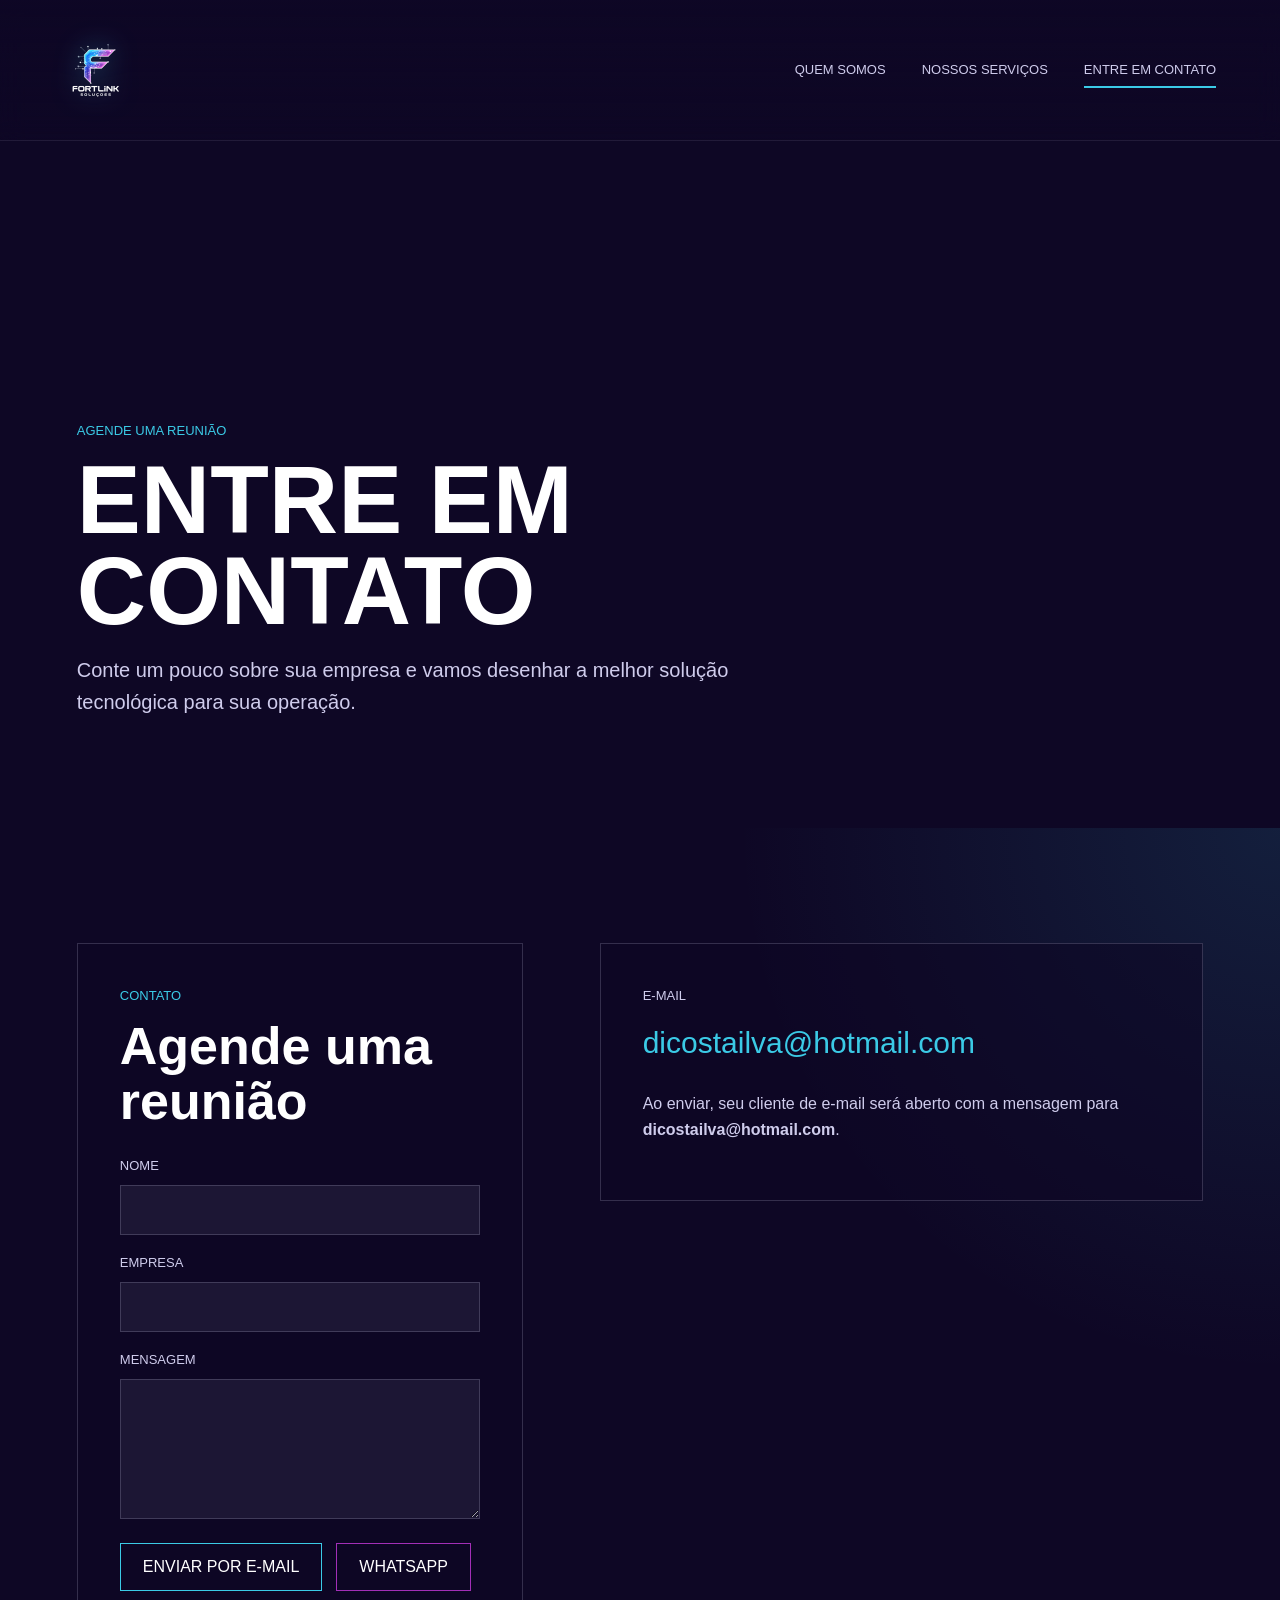
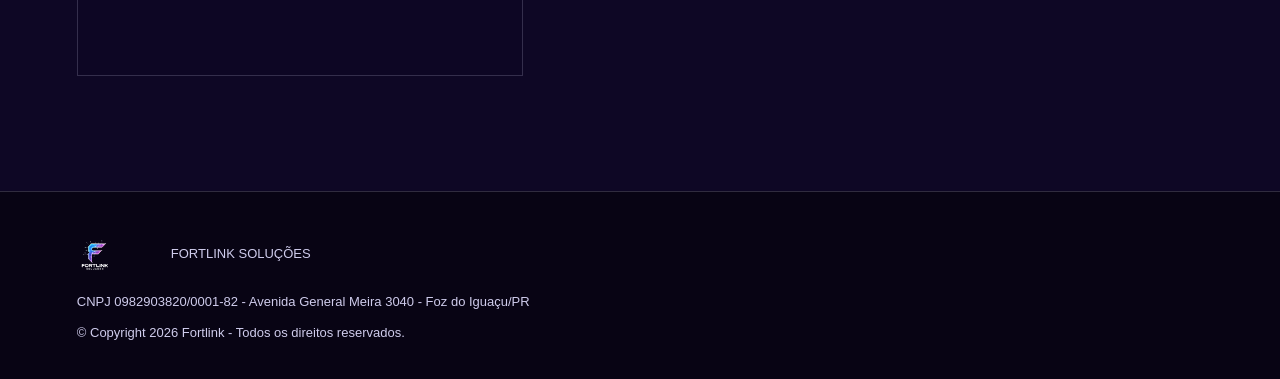
==== contato.html @ 0dafc365 "Initial commit of FortLink project" ====
<!doctype html>
<html lang="pt-BR">
  <head>
    <meta charset="UTF-8" />
    <meta name="viewport" content="width=device-width, initial-scale=1.0" />
    <title>FortLink Soluções | Entre em Contato</title>
    <link rel="preconnect" href="https://fonts.cdnfonts.com" />
    <link href="https://fonts.cdnfonts.com/css/eurostile" rel="stylesheet" />
    <link rel="stylesheet" href="styles.css" />
  </head>
  <body>
    <header class="site-header">
      <a class="brand" href="index.html" aria-label="FortLink Soluções">
        <img class="logo-image" src="assets/logo-fortlink.png" alt="FortLink Soluções" />
      </a>
      <button class="nav-toggle" type="button" aria-label="Abrir menu" aria-expanded="false">
        <span></span>
        <span></span>
        <span></span>
      </button>
      <nav class="main-nav" aria-label="Navegação principal">
        <a href="index.html">Quem somos</a>
        <a href="servicos.html">Nossos serviços</a>
        <a href="contato.html" class="active">Entre em contato</a>
      </nav>
    </header>

    <main>
      <section class="hero hero-contact">
        <div class="hero-content">
            <p class="eyebrow">Agende uma reunião</p>
          <h1>Entre em contato</h1>
          <p>
            Conte um pouco sobre sua empresa e vamos desenhar a melhor solução
            tecnológica para sua operação.
          </p>
        </div>
      </section>

      <section class="content-band contact-section">
        <form class="contact-form" id="contactForm">
          <div class="section-heading form-heading">
            <p class="section-kicker">Contato</p>
            <h2>Agende uma reunião</h2>
          </div>
          <label>
            Nome
            <input type="text" name="nome" autocomplete="name" required />
          </label>
          <label>
            Empresa
            <input type="text" name="empresa" autocomplete="organization" required />
          </label>
          <label>
            Mensagem
            <textarea name="mensagem" rows="6" required></textarea>
          </label>
          <div class="form-actions">
            <button class="primary-button" type="submit">Enviar por e-mail</button>
            <a class="whatsapp-button" id="whatsappButton" href="#" target="_blank" rel="noreferrer">
              WhatsApp
            </a>
          </div>
          <p class="form-status" id="formStatus" role="status"></p>
        </form>

        <aside class="contact-aside">
          <p class="section-kicker">E-mail</p>
          <a href="mailto:dicostailva@hotmail.com">dicostailva@hotmail.com</a>
          <p>
            Ao enviar, seu cliente de e-mail será aberto com a mensagem para
            <strong>dicostailva@hotmail.com</strong>.
          </p>
        </aside>
      </section>
    </main>

    <footer class="site-footer">
      <div class="footer-brand">
        <img class="footer-logo" src="assets/logo-fortlink.png" alt="FortLink Soluções" />
        <span>FortLink soluções</span>
      </div>
      <p>
        CNPJ 0982903820/0001-82 - Avenida General Meira 3040 - Foz do
        Iguaçu/PR
      </p>
      <p>© Copyright 2026 Fortlink - Todos os direitos reservados.</p>
    </footer>

    <script src="script.js"></script>
  </body>
</html>
---- styles.css ----
:root {
  --night: #0e0725;
  --blue: #465eba;
  --magenta: #a32fb8;
  --violet: #3a1e65;
  --cyan: #3bcae6;
  --mist: #cfccec;
  --white: #ffffff;
  --panel: rgba(14, 7, 37, 0.72);
  --line: rgba(207, 204, 236, 0.2);
}

* {
  box-sizing: border-box;
}

html {
  scroll-behavior: smooth;
}

body {
  margin: 0;
  min-height: 100vh;
  background: var(--night);
  color: var(--white);
  font-family: "Eurostile", "EuroStyle", Arial, sans-serif;
  line-height: 1.6;
}

a {
  color: inherit;
  text-decoration: none;
}

.site-header {
  position: fixed;
  z-index: 20;
  top: 0;
  left: 0;
  right: 0;
  display: flex;
  align-items: center;
  justify-content: space-between;
  min-height: 120px;
  padding: 22px clamp(20px, 5vw, 72px);
  background: linear-gradient(180deg, rgba(14, 7, 37, 0.92), rgba(14, 7, 37, 0.25));
  border-bottom: 1px solid rgba(207, 204, 236, 0.1);
  backdrop-filter: blur(12px);
}

.brand,
.footer-brand {
  display: inline-flex;
  align-items: center;
  gap: 12px;
  text-transform: uppercase;
  letter-spacing: 0;
}

.logo-image {
  display: block;
  width: clamp(240px, 24vw, 340px);
  height: 96px;
  object-fit: contain;
  object-position: left center;
  filter: drop-shadow(0 0 14px rgba(59, 202, 230, 0.35));
}

/* New prominent logo in hero (removed from navbar) */
.hero-logo {
  display: none;
}
.hero-logo img {
  width: clamp(120px, 18vw, 300px);
  height: auto;
  object-fit: contain;
  filter: drop-shadow(0 6px 24px rgba(0,0,0,0.5));
}

/* Hide any leftover navbar logo image to avoid duplicates */
.site-header .logo-image {
  display: block;
}

.footer-logo {
  display: block;
  width: 82px;
  height: 54px;
  object-fit: contain;
  object-position: left center;
}

.main-nav {
  display: flex;
  align-items: center;
  gap: clamp(16px, 3vw, 36px);
  text-transform: uppercase;
  font-size: 13px;
}

.main-nav a {
  position: relative;
  color: var(--mist);
}

.main-nav a::after {
  position: absolute;
  left: 0;
  bottom: -8px;
  width: 100%;
  height: 2px;
  content: "";
  transform: scaleX(0);
  transform-origin: left;
  background: var(--cyan);
  transition: transform 180ms ease;
}

.main-nav a:hover::after,
.main-nav a.active::after {
  transform: scaleX(1);
}

.nav-toggle {
  display: none;
  width: 44px;
  height: 44px;
  border: 1px solid var(--line);
  background: rgba(14, 7, 37, 0.4);
  color: var(--white);
}

.nav-toggle span {
  display: block;
  width: 20px;
  height: 2px;
  margin: 5px auto;
  background: var(--white);
}

.hero {
  position: relative;
  display: flex;
  min-height: 92vh;
  align-items: flex-end;
  padding: 120px clamp(20px, 6vw, 88px) 90px;
  overflow: hidden;
  background-position: center;
  background-size: cover;
}

.hero::before {
  position: absolute;
  inset: 0;
  content: "";
  background:
    linear-gradient(90deg, rgba(14, 7, 37, 0.9), rgba(14, 7, 37, 0.35)),
    linear-gradient(0deg, var(--night), rgba(14, 7, 37, 0) 45%);
}

.hero-about {
  background-image: url("https://images.unsplash.com/photo-1558494949-ef010cbdcc31?auto=format&fit=crop&w=1800&q=85");
}

.hero-services {
  background-image: url("https://images.unsplash.com/photo-1518709268805-4e9042af2176?auto=format&fit=crop&w=1800&q=85");
}

.hero-contact {
  background-image: url("https://images.unsplash.com/photo-1556761175-b413da4baf72?auto=format&fit=crop&w=1800&q=85");
}

.hero-content {
  position: relative;
  z-index: 1;
  max-width: 760px;
}

.eyebrow,
.section-kicker {
  margin: 0 0 12px;
  color: var(--cyan);
  text-transform: uppercase;
  font-size: 13px;
}

h1,
h2,
h3,
p {
  margin-top: 0;
}

h1 {
  margin-bottom: 18px;
  font-size: clamp(46px, 9vw, 96px);
  line-height: 0.95;
  text-transform: uppercase;
}

h2 {
  margin-bottom: 0;
  font-size: clamp(28px, 5vw, 52px);
  line-height: 1.05;
}

h3 {
  font-size: 24px;
  line-height: 1.15;
}

.hero p:not(.eyebrow) {
  max-width: 680px;
  color: var(--mist);
  font-size: clamp(16px, 2vw, 20px);
}

.primary-link,
.primary-button,
.whatsapp-button {
  display: inline-flex;
  min-height: 48px;
  align-items: center;
  justify-content: center;
  padding: 0 22px;
  border: 1px solid var(--cyan);
  background: transparent;
  color: var(--white);
  font: inherit;
  text-transform: uppercase;
  cursor: pointer;
  transition: background 180ms ease, color 180ms ease, transform 180ms ease;
}

.primary-link:hover,
.primary-button:hover,
.whatsapp-button:hover {
  transform: translateY(-2px);
  background: var(--cyan);
  color: var(--night);
}

.content-band {
  padding: clamp(64px, 9vw, 120px) clamp(20px, 6vw, 88px);
  background:
    radial-gradient(circle at top right, rgba(59, 202, 230, 0.12), transparent 34%),
    var(--night);
}

.content-band.alt {
  background:
    linear-gradient(135deg, rgba(70, 94, 186, 0.25), rgba(163, 47, 184, 0.16)),
    var(--violet);
}

.split-layout,
.values-wrap,
.contact-section {
  display: grid;
  grid-template-columns: minmax(260px, 0.85fr) minmax(300px, 1.15fr);
  gap: clamp(32px, 6vw, 84px);
  align-items: start;
}

.copy-stack p,
.mission-grid p,
.why-grid p,
.contact-aside p,
.service-detail {
  color: var(--mist);
}

.mission-grid,
.why-grid {
  display: grid;
  grid-template-columns: repeat(2, minmax(0, 1fr));
  gap: 22px;
}

.mission-grid article,
.why-grid article,
.service-card,
.contact-form,
.contact-aside {
  border: 1px solid var(--line);
  background: rgba(14, 7, 37, 0.56);
}

.mission-grid article,
.why-grid article {
  padding: clamp(24px, 4vw, 42px);
}

.values-list {
  display: grid;
  grid-template-columns: repeat(2, minmax(0, 1fr));
  gap: 12px;
  margin: 0;
  padding: 0;
  list-style: none;
}

.values-list li {
  padding: 16px;
  border-left: 3px solid var(--cyan);
  background: rgba(207, 204, 236, 0.08);
}

.closing-line {
  max-width: 920px;
  margin: 52px 0 0;
  color: var(--cyan);
  font-size: clamp(20px, 3vw, 32px);
  line-height: 1.25;
}

.section-heading {
  max-width: 780px;
  margin-bottom: 36px;
}

.services-grid {
  display: grid;
  grid-template-columns: repeat(3, minmax(0, 1fr));
  gap: 16px;
}

.service-card {
  min-height: 116px;
}

.service-trigger {
  display: flex;
  width: 100%;
  min-height: 116px;
  align-items: center;
  justify-content: space-between;
  gap: 18px;
  padding: 24px;
  border: 0;
  background: transparent;
  color: var(--white);
  font: inherit;
  text-align: left;
  cursor: pointer;
}

.plus {
  display: grid;
  flex: 0 0 34px;
  width: 34px;
  height: 34px;
  place-items: center;
  border: 1px solid var(--cyan);
  color: var(--cyan);
  font-size: 22px;
}

.service-detail {
  display: none;
  margin: 0;
  padding: 0 24px 24px;
}

.service-card.open {
  border-color: rgba(59, 202, 230, 0.8);
  background: rgba(58, 30, 101, 0.72);
}

.service-card.open .service-detail {
  display: block;
}

.service-card.open .plus {
  background: var(--cyan);
  color: var(--night);
}

.contact-form {
  padding: clamp(24px, 4vw, 42px);
}

.form-heading {
  margin-bottom: 28px;
}

.contact-form label {
  display: grid;
  gap: 8px;
  margin-bottom: 18px;
  color: var(--mist);
  text-transform: uppercase;
  font-size: 13px;
}

.contact-form input,
.contact-form textarea {
  width: 100%;
  border: 1px solid var(--line);
  background: rgba(207, 204, 236, 0.08);
  color: var(--white);
  font: 16px Arial, sans-serif;
  padding: 15px 16px;
  outline: none;
}

.contact-form input:focus,
.contact-form textarea:focus {
  border-color: var(--cyan);
}

.form-actions {
  display: flex;
  flex-wrap: wrap;
  gap: 14px;
  margin-top: 24px;
}

.whatsapp-button {
  border-color: var(--magenta);
}

.form-status {
  min-height: 24px;
  margin: 18px 0 0;
  color: var(--cyan);
}

.contact-aside {
  padding: clamp(24px, 4vw, 42px);
}

.contact-aside a {
  display: inline-block;
  margin-bottom: 24px;
  color: var(--cyan);
  font-size: clamp(20px, 3vw, 30px);
  overflow-wrap: anywhere;
}

.site-footer {
  display: grid;
  gap: 10px;
  padding: 36px clamp(20px, 6vw, 88px);
  border-top: 1px solid var(--line);
  background: #080414;
  color: var(--mist);
  font-size: 13px;
}

.site-footer p {
  margin: 0;
}

@media (max-width: 900px) {
  .nav-toggle {
    display: block;
  }

  .main-nav {
    position: absolute;
    top: 78px;
    left: 0;
    right: 0;
    display: none;
    flex-direction: column;
    align-items: flex-start;
    padding: 24px;
    background: rgba(14, 7, 37, 0.96);
  }

  .main-nav.open {
    display: flex;
  }

  .hero {
    min-height: 86vh;
  }

  .split-layout,
  .values-wrap,
  .contact-section,
  .mission-grid,
  .why-grid,
  .services-grid {
    grid-template-columns: 1fr;
  }
}

@media (max-width: 560px) {
  .site-header {
    padding-inline: 16px;
  }

  .logo-image {
    width: 118px;
    height: 42px;
  }

  .hero {
    padding-inline: 18px;
    padding-bottom: 64px;
  }

  .content-band {
    padding-inline: 18px;
  }

  .values-list {
    grid-template-columns: 1fr;
  }

  .form-actions a,
  .form-actions button {
    width: 100%;
  }
}
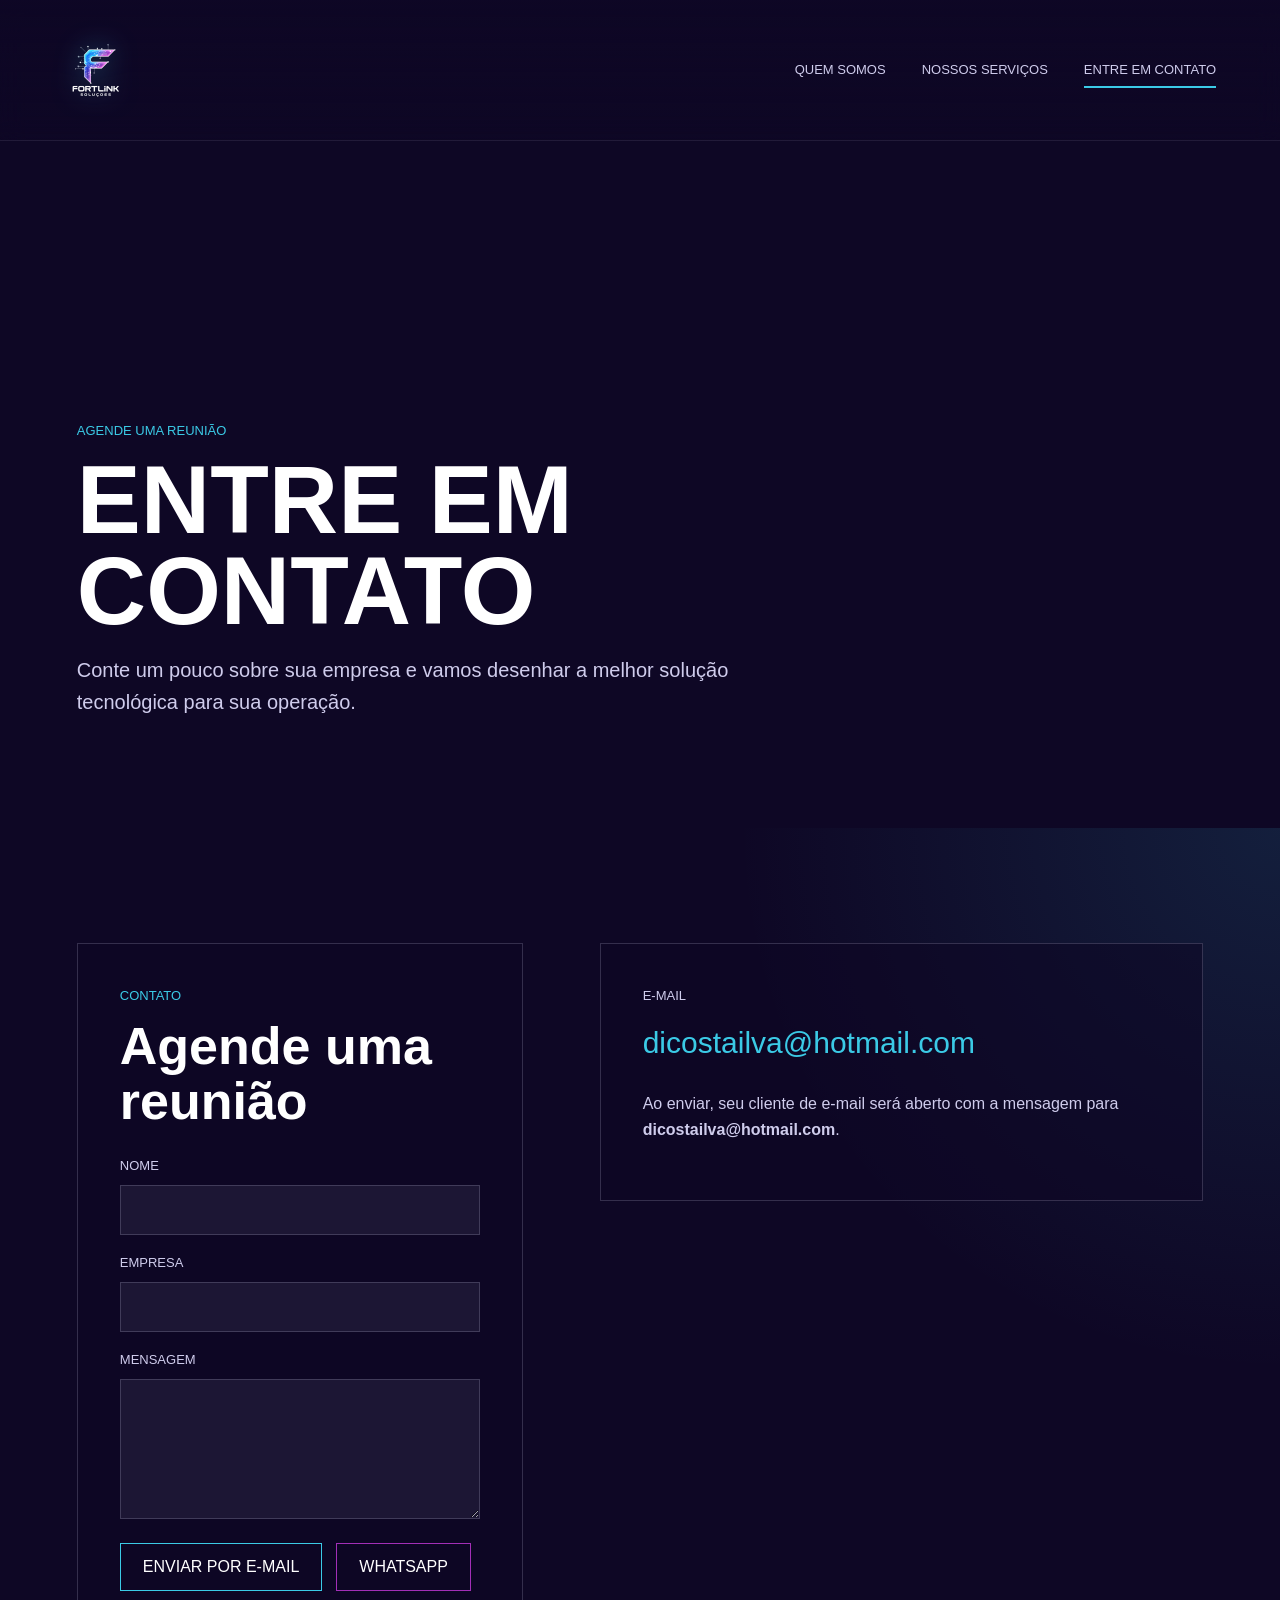
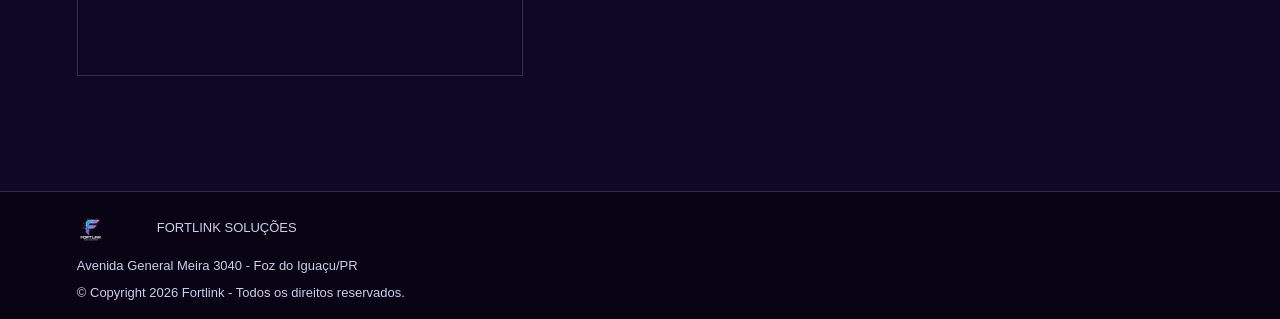
==== commit 2c55076c: "Atualiza footer do site" ====
--- a/contato.html
+++ b/contato.html
@@ -80,10 +80,7 @@
         <img class="footer-logo" src="assets/logo-fortlink.png" alt="FortLink Soluções" />
         <span>FortLink soluções</span>
       </div>
-      <p>
-        CNPJ 0982903820/0001-82 - Avenida General Meira 3040 - Foz do
-        Iguaçu/PR
-      </p>
+      <p>Avenida General Meira 3040 - Foz do Iguaçu/PR</p>
       <p>© Copyright 2026 Fortlink - Todos os direitos reservados.</p>
     </footer>
 
--- a/styles.css
+++ b/styles.css
@@ -84,8 +84,8 @@
 
 .footer-logo {
   display: block;
-  width: 82px;
-  height: 54px;
+  width: 68px;
+  height: 42px;
   object-fit: contain;
   object-position: left center;
 }
@@ -163,7 +163,7 @@
 }
 
 .hero-services {
-  background-image: url("https://images.unsplash.com/photo-1518709268805-4e9042af2176?auto=format&fit=crop&w=1800&q=85");
+  background-image: url("https://images.unsplash.com/photo-1517694712202-14dd9538aa97?auto=format&fit=crop&w=1800&q=85");
 }
 
 .hero-contact {
@@ -440,8 +440,8 @@
 
 .site-footer {
   display: grid;
-  gap: 10px;
-  padding: 36px clamp(20px, 6vw, 88px);
+  gap: 6px;
+  padding: 16px clamp(20px, 6vw, 88px);
   border-top: 1px solid var(--line);
   background: #080414;
   color: var(--mist);
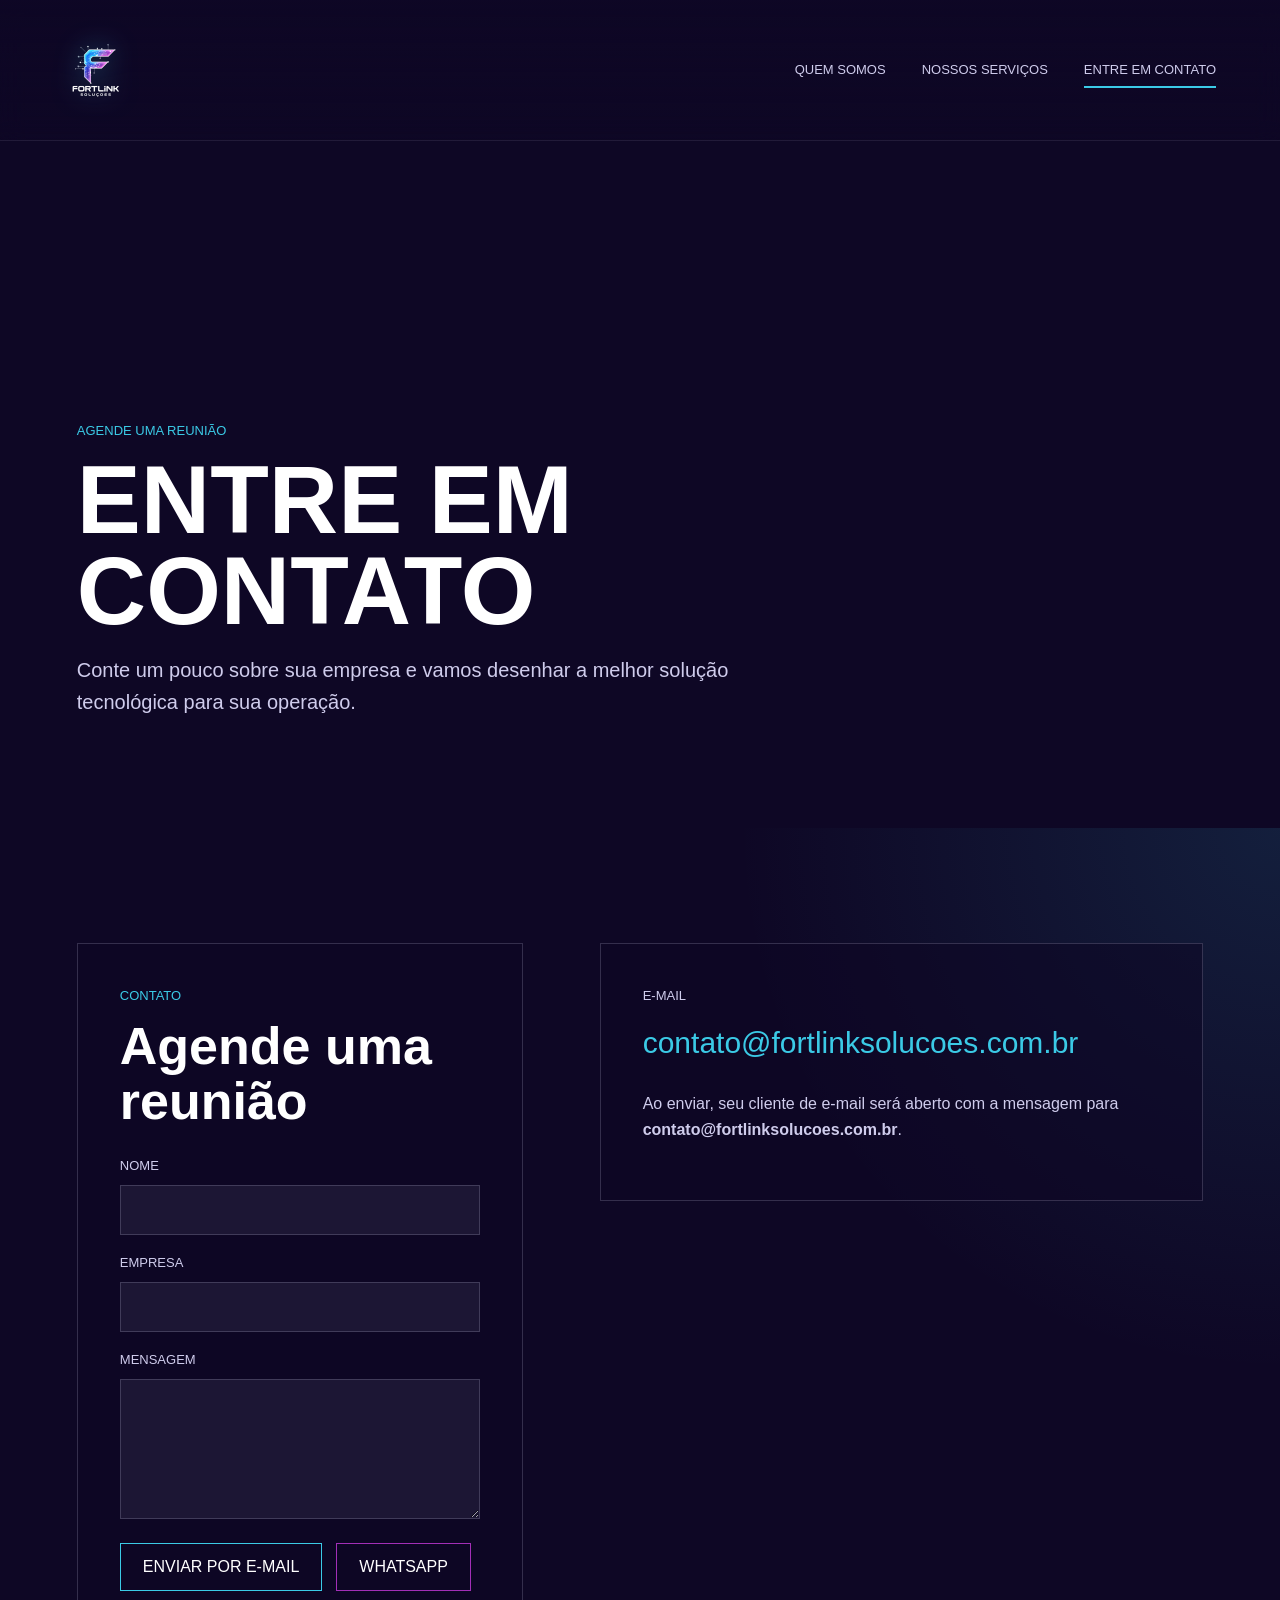
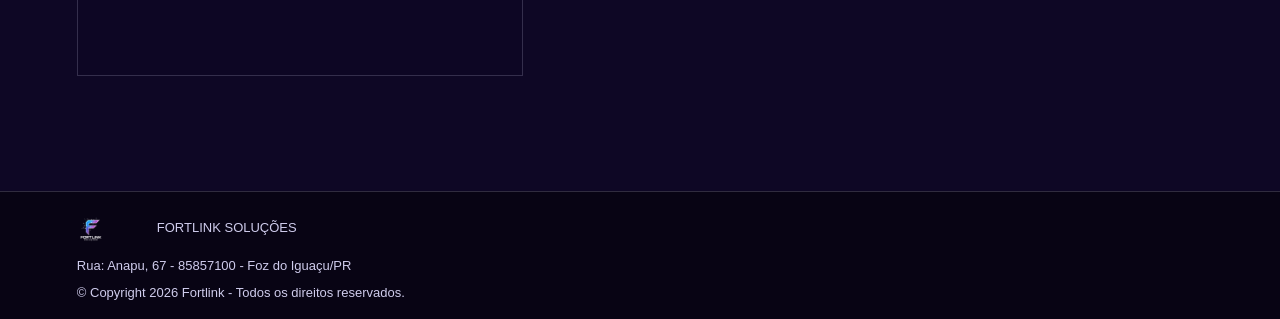
==== commit bf7a6bc2: "Atualizacao Footer" ====
--- a/contato.html
+++ b/contato.html
@@ -57,7 +57,13 @@
           </label>
           <div class="form-actions">
             <button class="primary-button" type="submit">Enviar por e-mail</button>
-            <a class="whatsapp-button" id="whatsappButton" href="#" target="_blank" rel="noreferrer">
+            <a 
+              class="whatsapp-button"
+              id="whatsappButton"
+              href="https://wa.me/554574008279?text=Olá,%20acessei%20o%20site%20da%20FortLink%20e%20gostaria%20de%20mais%20informações%20sobre%20os%20serviços."
+              target="_blank"
+              rel="noopener noreferrer"
+            >
               WhatsApp
             </a>
           </div>
@@ -66,10 +72,10 @@
 
         <aside class="contact-aside">
           <p class="section-kicker">E-mail</p>
-          <a href="mailto:dicostailva@hotmail.com">dicostailva@hotmail.com</a>
+          <a href="mailto:contato@fortlinksolucoes.com.br">contato@fortlinksolucoes.com.br</a>
           <p>
             Ao enviar, seu cliente de e-mail será aberto com a mensagem para
-            <strong>dicostailva@hotmail.com</strong>.
+            <strong>contato@fortlinksolucoes.com.br</strong>.
           </p>
         </aside>
       </section>
@@ -80,7 +86,7 @@
         <img class="footer-logo" src="assets/logo-fortlink.png" alt="FortLink Soluções" />
         <span>FortLink soluções</span>
       </div>
-      <p>Avenida General Meira 3040 - Foz do Iguaçu/PR</p>
+      <p>Rua: Anapu, 67 - 85857100 - Foz do Iguaçu/PR</p>
       <p>© Copyright 2026 Fortlink - Todos os direitos reservados.</p>
     </footer>
 
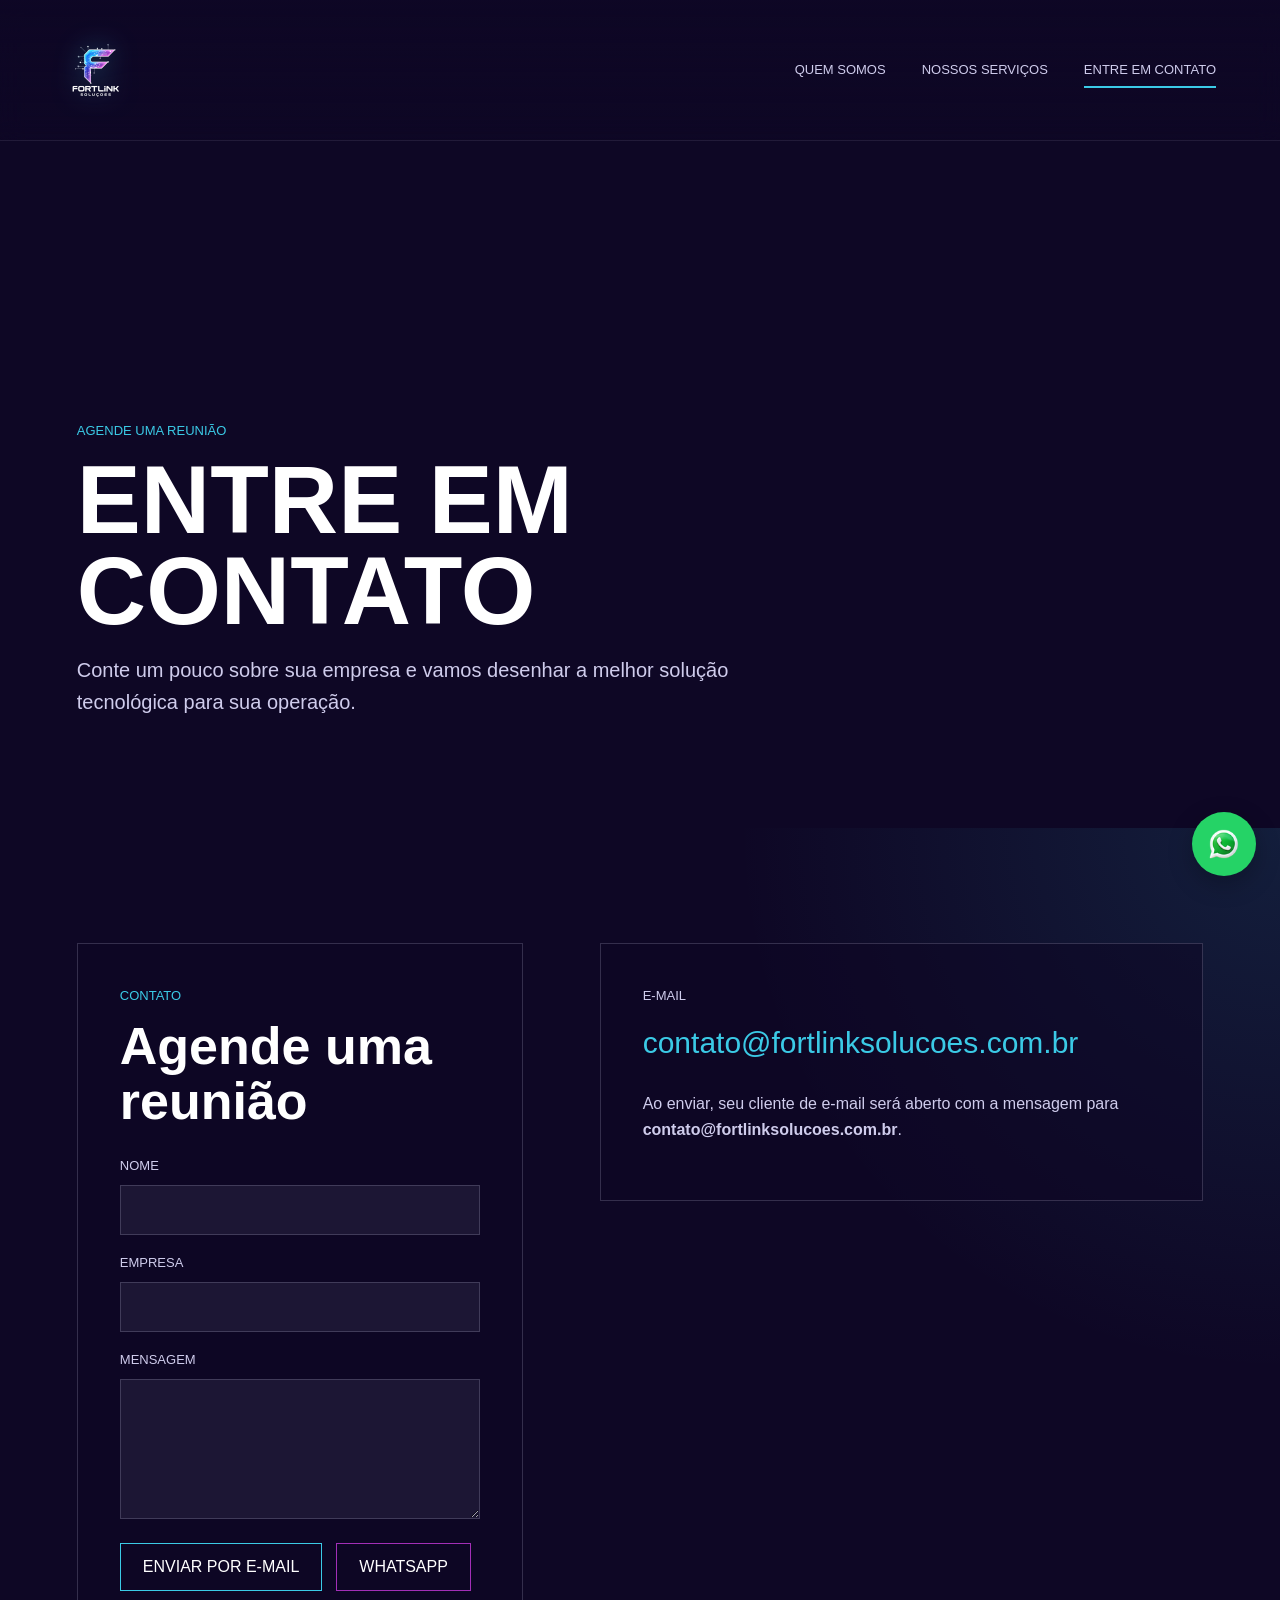
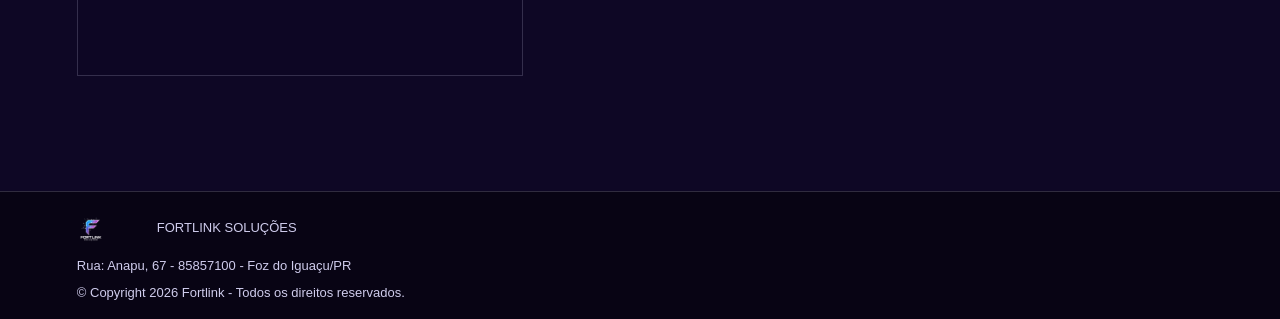
==== commit e1ee852d: "Whatsapp Flutuante" ====
--- a/contato.html
+++ b/contato.html
@@ -4,6 +4,7 @@
     <meta charset="UTF-8" />
     <meta name="viewport" content="width=device-width, initial-scale=1.0" />
     <title>FortLink Soluções | Entre em Contato</title>
+    <link rel="icon" type="image/png" href="assets/favicon.png" />
     <link rel="preconnect" href="https://fonts.cdnfonts.com" />
     <link href="https://fonts.cdnfonts.com/css/eurostile" rel="stylesheet" />
     <link rel="stylesheet" href="styles.css" />
@@ -89,6 +90,14 @@
       <p>Rua: Anapu, 67 - 85857100 - Foz do Iguaçu/PR</p>
       <p>© Copyright 2026 Fortlink - Todos os direitos reservados.</p>
     </footer>
+     <a
+        href="https://wa.me/554574008279?text=Olá%20FortLink,%20gostaria%20de%20mais%20informações."
+        class="floating-whatsapp"
+        target="_blank"
+        rel="noopener noreferrer"
+      >
+        <img src="assets/whatsapp.png" alt="WhatsApp" />
+      </a>
 
     <script src="script.js"></script>
   </body>
--- a/styles.css
+++ b/styles.css
@@ -515,3 +515,52 @@
     width: 100%;
   }
 }
+
+.floating-whatsapp {
+  position: fixed;
+  bottom: 24px;
+  right: 24px;
+  width: 64px;
+  height: 64px;
+  background: #25d366;
+  color: white;
+  border-radius: 50%;
+  display: flex;
+  align-items: center;
+  justify-content: center;
+  text-decoration: none;
+  box-shadow: 0 8px 24px rgba(0, 0, 0, 0.25);
+  z-index: 9999;
+  transition: transform 0.2s ease;
+
+  /* ANIMAÇÃO */
+  animation: pulse 2s infinite;
+}
+
+.floating-whatsapp:hover {
+  transform: scale(1.08);
+}
+
+.floating-whatsapp img {
+  width: 34px;
+  height: 34px;
+}
+
+/* EFEITO PULSANDO */
+
+@keyframes pulse {
+  0% {
+    transform: scale(1);
+    box-shadow: 0 0 0 0 rgba(37, 211, 102, 0.7);
+  }
+
+  70% {
+    transform: scale(1.08);
+    box-shadow: 0 0 0 18px rgba(37, 211, 102, 0);
+  }
+
+  100% {
+    transform: scale(1);
+    box-shadow: 0 0 0 0 rgba(37, 211, 102, 0);
+  }
+}
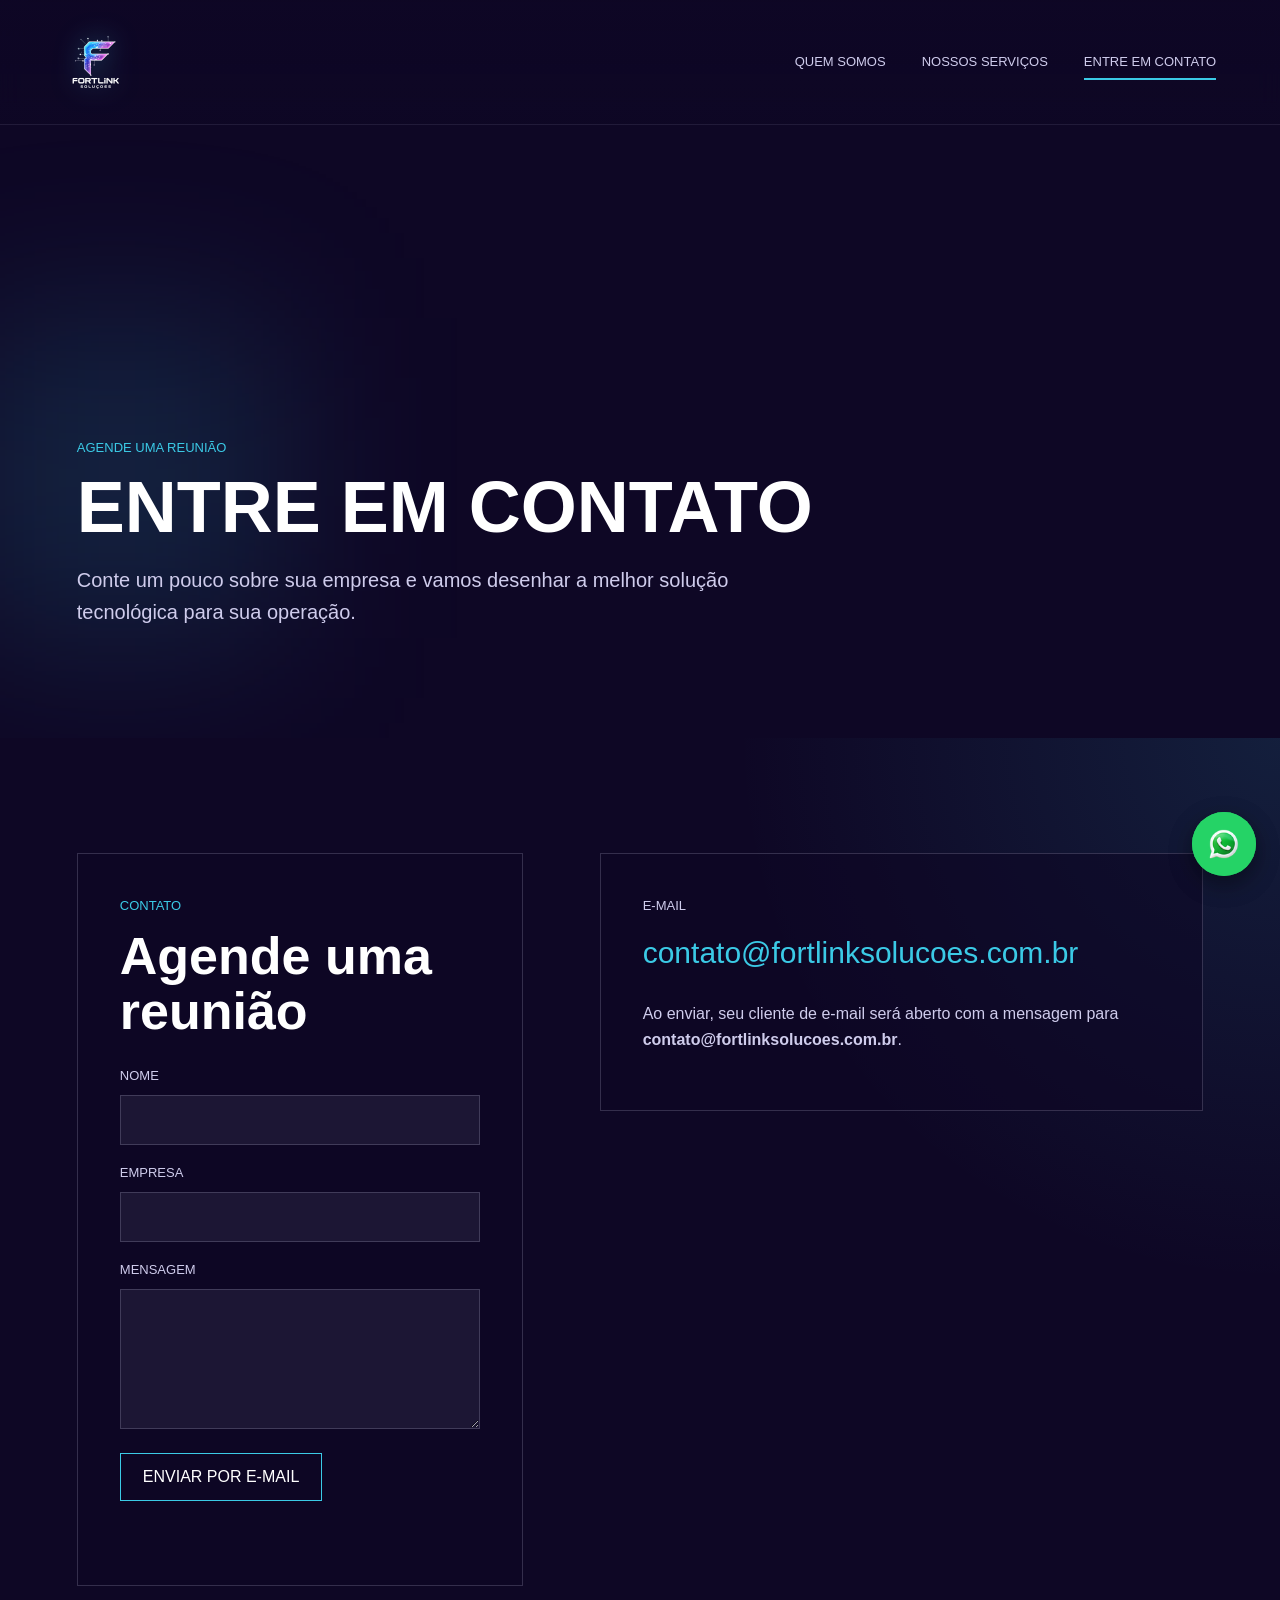
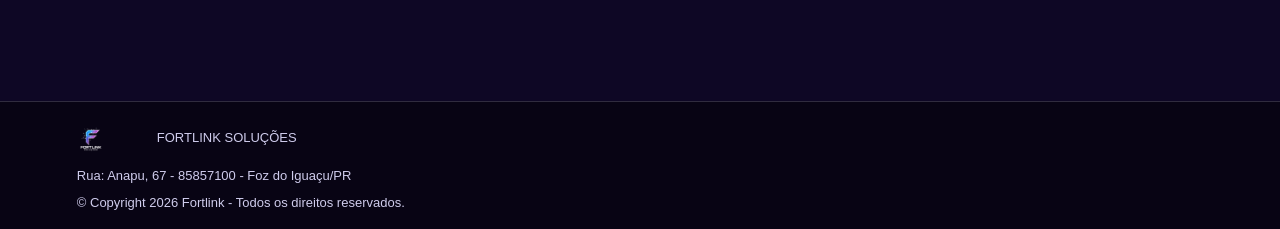
==== commit a4327049: "Edith grade services" ====
--- a/contato.html
+++ b/contato.html
@@ -46,22 +46,22 @@
           </div>
           <label>
             Nome
-            <input type="text" name="nome" autocomplete="name" required />
+            <input type="text" id="nome" name="nome" autocomplete="name" required />
           </label>
           <label>
             Empresa
-            <input type="text" name="empresa" autocomplete="organization" required />
+            <input type="text" id="empresa" name="empresa" autocomplete="organization" required />
           </label>
           <label>
             Mensagem
-            <textarea name="mensagem" rows="6" required></textarea>
+            <textarea id="mensagem" name="mensagem" rows="6" required></textarea>
           </label>
           <div class="form-actions">
             <button class="primary-button" type="submit">Enviar por e-mail</button>
-            <a 
-              class="whatsapp-button"
-              id="whatsappButton"
-              href="https://wa.me/554574008279?text=Olá,%20acessei%20o%20site%20da%20FortLink%20e%20gostaria%20de%20mais%20informações%20sobre%20os%20serviços."
+            <a
+              href="#"
+              id="floatingWhatsapp"
+              class="floating-whatsapp"
               target="_blank"
               rel="noopener noreferrer"
             >
@@ -91,7 +91,8 @@
       <p>© Copyright 2026 Fortlink - Todos os direitos reservados.</p>
     </footer>
      <a
-        href="https://wa.me/554574008279?text=Olá%20FortLink,%20gostaria%20de%20mais%20informações."
+        href="#"
+        id="whatsappButton"
         class="floating-whatsapp"
         target="_blank"
         rel="noopener noreferrer"
--- a/styles.css
+++ b/styles.css
@@ -41,9 +41,9 @@
   display: flex;
   align-items: center;
   justify-content: space-between;
-  min-height: 120px;
-  padding: 22px clamp(20px, 5vw, 72px);
-  background: linear-gradient(180deg, rgba(14, 7, 37, 0.92), rgba(14, 7, 37, 0.25));
+  min-height: 92px;
+  padding: 14px clamp(20px, 5vw, 72px);
+  background: linear-gradient(180deg, rgba(14, 7, 37, 0.92), rgba(14, 7, 37, 0.82));
   border-bottom: 1px solid rgba(207, 204, 236, 0.1);
   backdrop-filter: blur(12px);
 }
@@ -59,7 +59,7 @@
 
 .logo-image {
   display: block;
-  width: clamp(240px, 24vw, 340px);
+  width: clamp(180px, 18vw, 260px);
   height: 96px;
   object-fit: contain;
   object-position: left center;
@@ -141,21 +141,36 @@
 .hero {
   position: relative;
   display: flex;
-  min-height: 92vh;
+  min-height: 82vh;
   align-items: flex-end;
   padding: 120px clamp(20px, 6vw, 88px) 90px;
   overflow: hidden;
   background-position: center;
   background-size: cover;
+
+  transition: background-position 1s ease;
+
+  animation: heroBackground 14s ease-in-out infinite;
 }
 
 .hero::before {
   position: absolute;
   inset: 0;
   content: "";
+
   background:
-    linear-gradient(90deg, rgba(14, 7, 37, 0.9), rgba(14, 7, 37, 0.35)),
-    linear-gradient(0deg, var(--night), rgba(14, 7, 37, 0) 45%);
+    linear-gradient(
+      90deg,
+      rgba(14, 7, 37, 0.82),
+      rgba(14, 7, 37, 0.45),
+      rgba(14, 7, 37, 0.25)
+    ),
+
+    linear-gradient(
+      0deg,
+      var(--night),
+      rgba(14, 7, 37, 0) 45%
+    );
 }
 
 .hero-about {
@@ -193,9 +208,13 @@
 
 h1 {
   margin-bottom: 18px;
-  font-size: clamp(46px, 9vw, 96px);
-  line-height: 0.95;
+  font-size: clamp(38px, 6vw, 72px);
+  line-height: 1.05;
   text-transform: uppercase;
+}
+
+.hero-content h1 {
+  max-width: 900px;
 }
 
 h2 {
@@ -321,59 +340,99 @@
 
 .services-grid {
   display: grid;
-  grid-template-columns: repeat(3, minmax(0, 1fr));
-  gap: 16px;
+  grid-template-columns: repeat(auto-fit, minmax(280px, 1fr));
+  gap: 24px;
 }
 
 .service-card {
-  min-height: 116px;
-}
-
-.service-trigger {
+  position: relative;
+
+  padding: 32px;
+
+  border-radius: 24px;
+
+  border: 1px solid rgba(59, 202, 230, 0.15);
+
+  background: rgba(255, 255, 255, 0.03);
+
+  backdrop-filter: blur(12px);
+
+  transition:
+    transform 0.25s ease,
+    border-color 0.25s ease,
+    box-shadow 0.25s ease;
+
+  overflow: hidden;
+}
+
+.service-card::before {
+  content: "";
+
+  position: absolute;
+  inset: 0;
+
+  background:
+    linear-gradient(
+      135deg,
+      rgba(59, 202, 230, 0.08),
+      transparent 60%
+    );
+
+  pointer-events: none;
+}
+
+.service-icon {
   display: flex;
-  width: 100%;
-  min-height: 116px;
   align-items: center;
-  justify-content: space-between;
-  gap: 18px;
-  padding: 24px;
-  border: 0;
-  background: transparent;
-  color: var(--white);
-  font: inherit;
-  text-align: left;
-  cursor: pointer;
-}
-
-.plus {
-  display: grid;
-  flex: 0 0 34px;
-  width: 34px;
-  height: 34px;
-  place-items: center;
-  border: 1px solid var(--cyan);
-  color: var(--cyan);
-  font-size: 22px;
-}
-
-.service-detail {
-  display: none;
-  margin: 0;
-  padding: 0 24px 24px;
-}
-
-.service-card.open {
-  border-color: rgba(59, 202, 230, 0.8);
-  background: rgba(58, 30, 101, 0.72);
-}
-
-.service-card.open .service-detail {
-  display: block;
-}
-
-.service-card.open .plus {
-  background: var(--cyan);
-  color: var(--night);
+  justify-content: center;
+
+  width: 64px;
+  height: 64px;
+
+  margin-bottom: 24px;
+
+  border-radius: 18px;
+
+  background:
+    linear-gradient(
+      135deg,
+      rgba(59, 202, 230, 0.18),
+      rgba(163, 47, 184, 0.18)
+    );
+
+  font-size: 30px;
+}
+
+.service-icon {
+  transition:
+    transform 0.3s ease,
+    background 0.3s ease;
+}
+
+.service-card:hover .service-icon {
+  transform: rotate(-6deg) scale(1.08);
+}
+
+.service-card:hover {
+  transform: translateY(-6px);
+
+  border-color: rgba(59, 202, 230, 0.5);
+
+  box-shadow:
+    0 0 18px rgba(59, 202, 230, 0.15),
+    0 12px 40px rgba(59, 202, 230, 0.12);
+}
+
+.service-card h3 {
+  margin-bottom: 16px;
+
+  font-size: 24px;
+}
+
+.service-card p {
+  color: var(--mist);
+
+  line-height: 1.7;
 }
 
 .contact-form {
@@ -564,3 +623,116 @@
     box-shadow: 0 0 0 0 rgba(37, 211, 102, 0);
   }
 }
+
+.floating-whatsapp {
+  font-size: 0;
+}
+
+.hero-actions {
+  display: flex;
+  flex-wrap: wrap;
+  gap: 16px;
+  margin-top: 32px;
+}
+
+.secondary-link {
+  display: inline-flex;
+  min-height: 48px;
+  align-items: center;
+  justify-content: center;
+  padding: 0 22px;
+  border: 1px solid #25d366;
+  color: white;
+  text-transform: uppercase;
+  transition: all 0.2s ease;
+}
+
+.secondary-link:hover {
+  background: #25d366;
+  color: var(--night);
+  transform: translateY(-2px);
+}
+
+.hero-highlights {
+  display: grid;
+  grid-template-columns: repeat(2, minmax(0, 1fr));
+  gap: 12px;
+  margin-top: 36px;
+  padding: 0;
+  list-style: none;
+}
+
+.hero-highlights li {
+  color: var(--mist);
+  font-size: 15px;
+}
+
+@media (max-width: 560px) {
+  .hero-actions {
+    flex-direction: column;
+  }
+
+  .hero-highlights {
+    grid-template-columns: 1fr;
+  }
+
+  .hero-actions a {
+    width: 100%;
+  }
+}
+.hero-content {
+  position: relative;
+  z-index: 2;
+
+  animation: heroFade 1s ease;
+}
+
+@keyframes heroFade {
+  from {
+    opacity: 0;
+    transform: translateY(40px);
+  }
+
+  to {
+    opacity: 1;
+    transform: translateY(0);
+  }
+}
+
+.hero-content::before {
+  content: "";
+
+  position: absolute;
+
+  top: -120px;
+  left: -120px;
+
+  width: 320px;
+  height: 320px;
+
+  background: rgba(59, 202, 230, 0.14);
+
+  filter: blur(90px);
+
+  z-index: -1;
+
+  animation: pulseGlow 6s ease-in-out infinite;
+}
+
+@keyframes pulseGlow {
+  0% {
+    transform: scale(1);
+    opacity: 0.5;
+  }
+
+  50% {
+    transform: scale(1.15);
+    opacity: 0.8;
+  }
+
+  100% {
+    transform: scale(1);
+    opacity: 0.5;
+  }
+}
+
